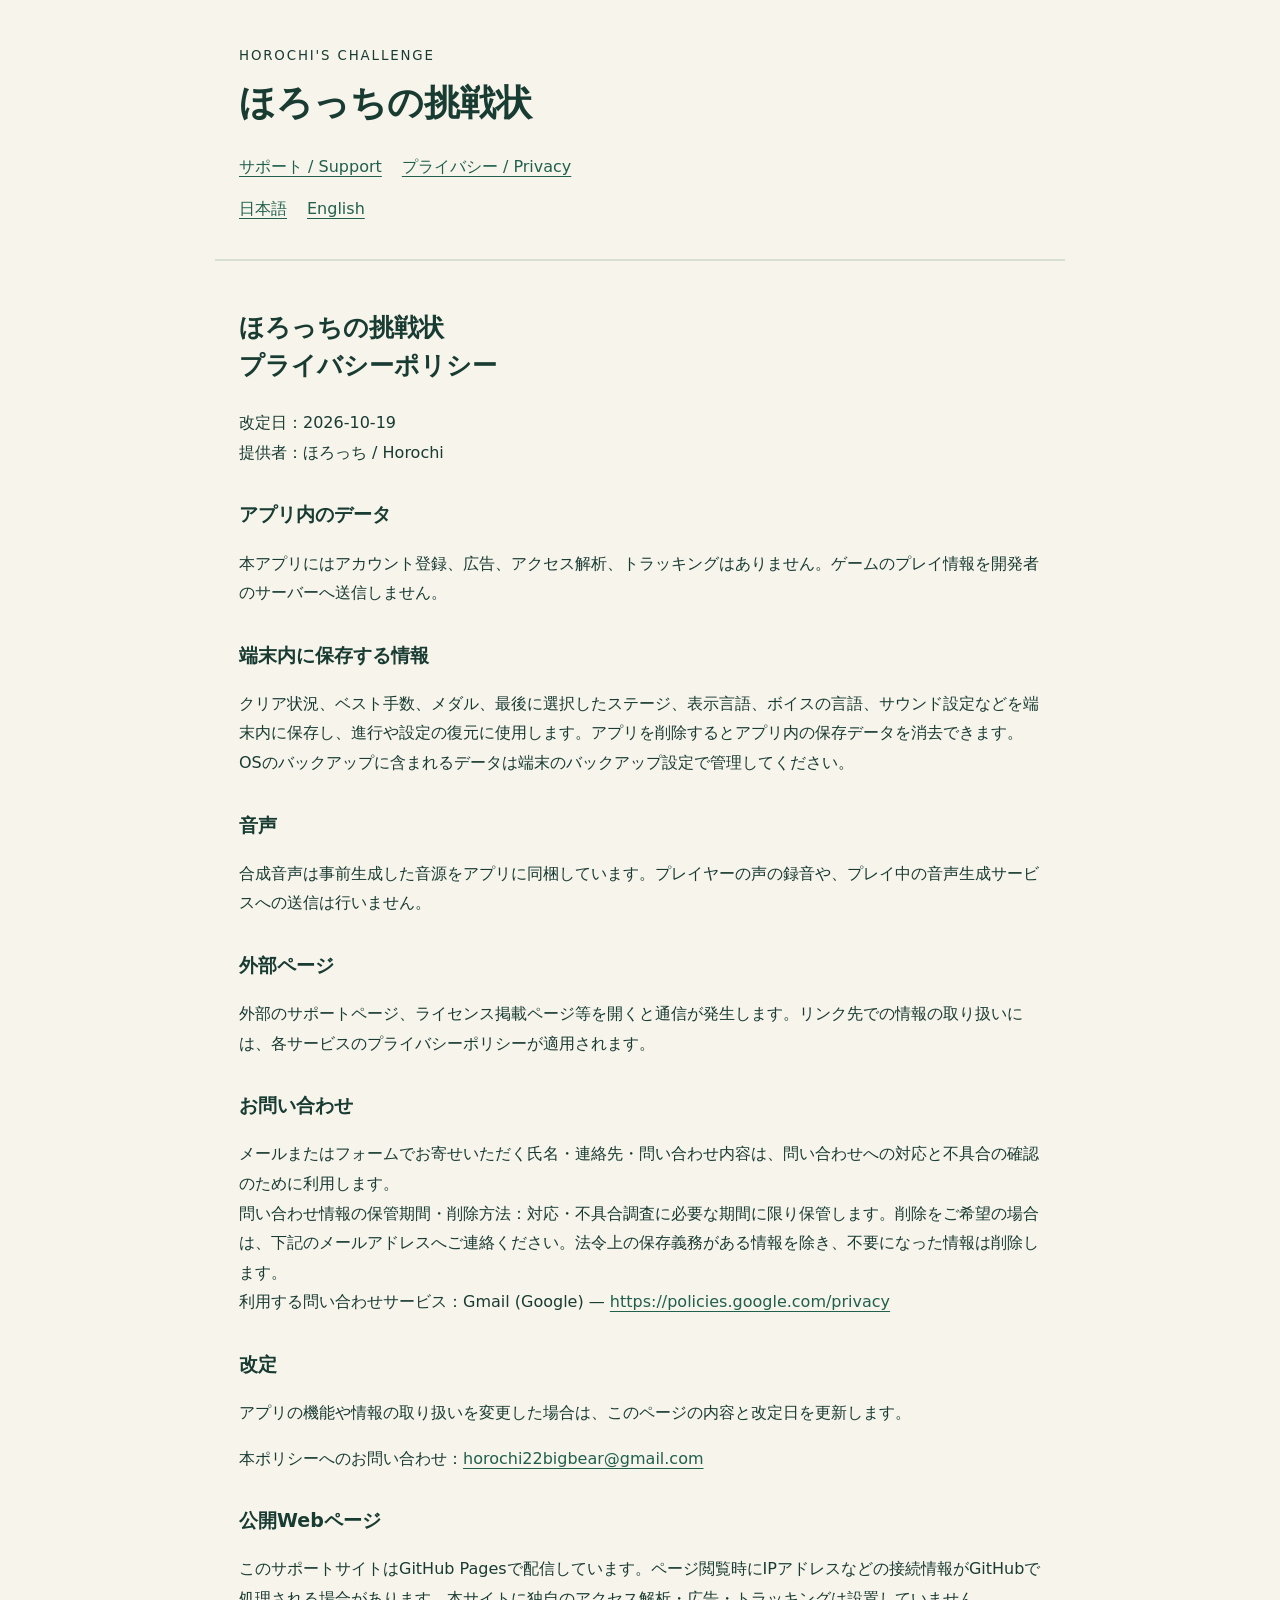
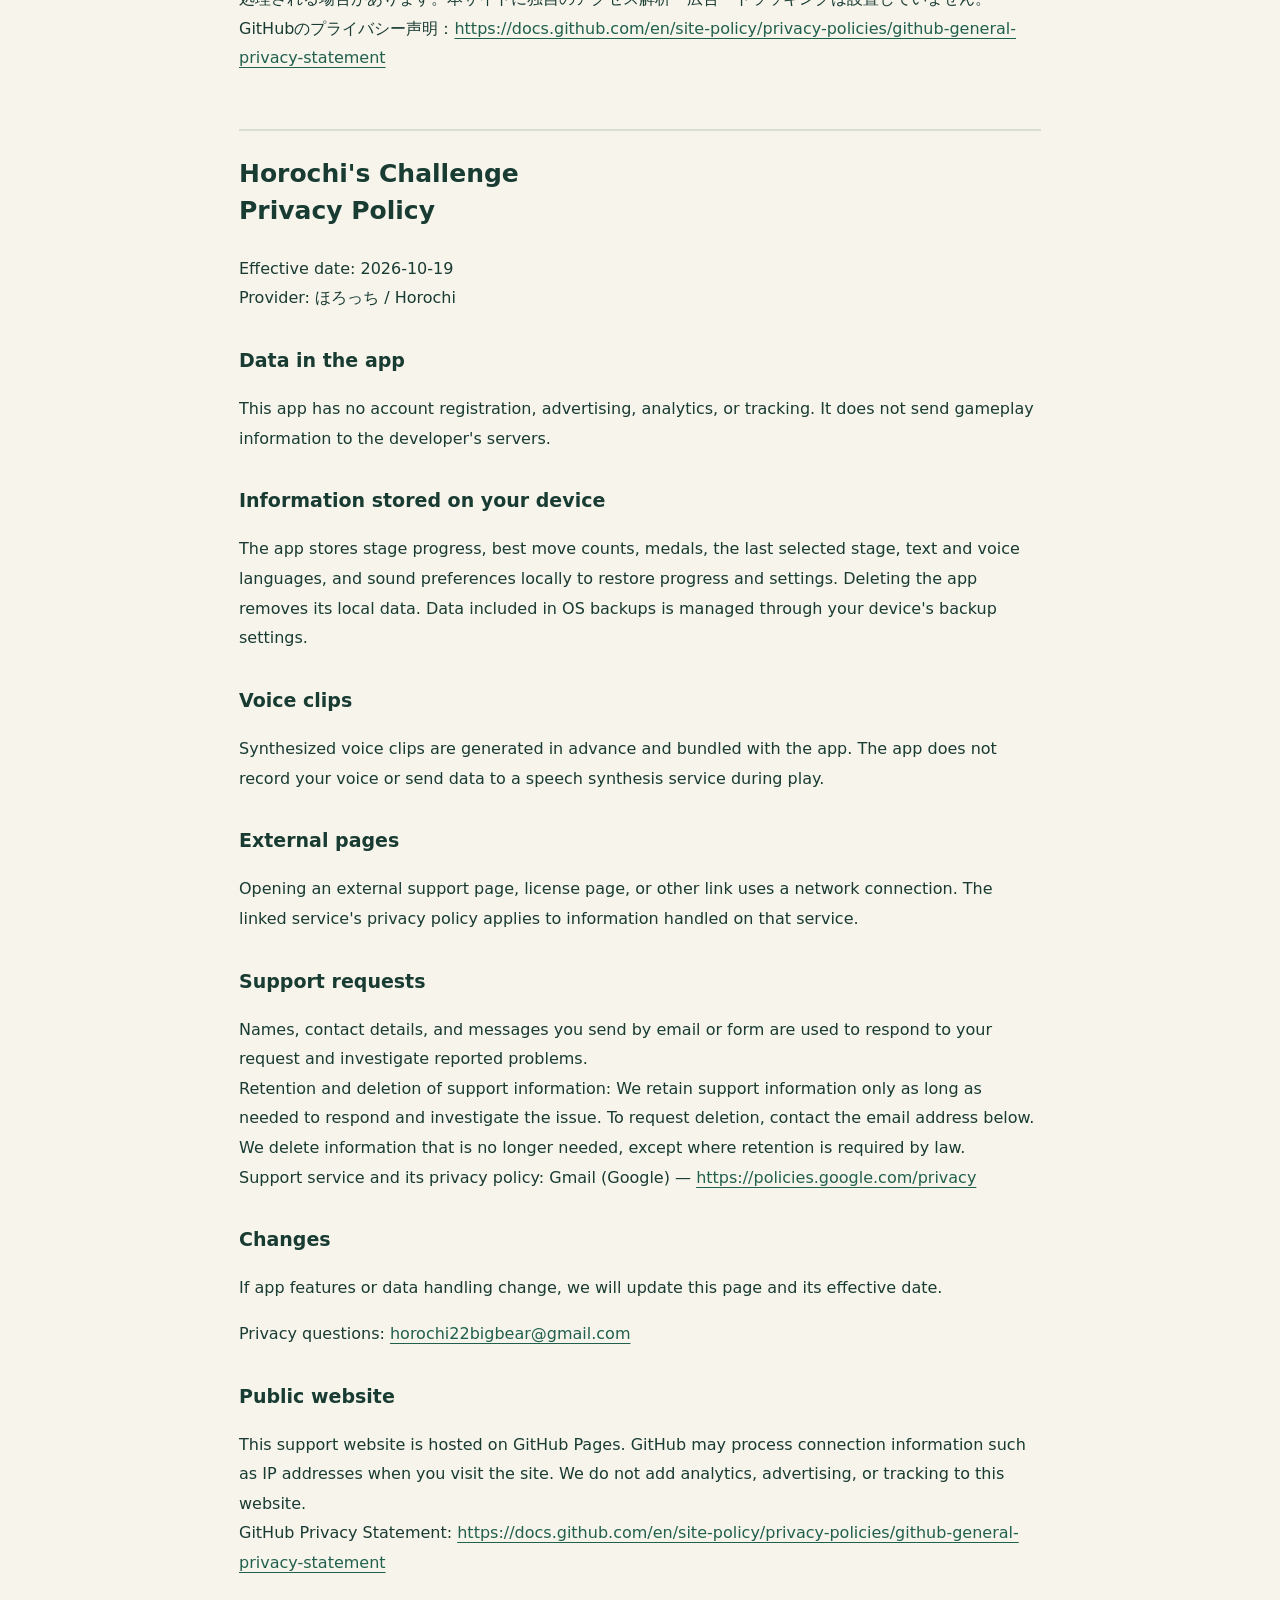
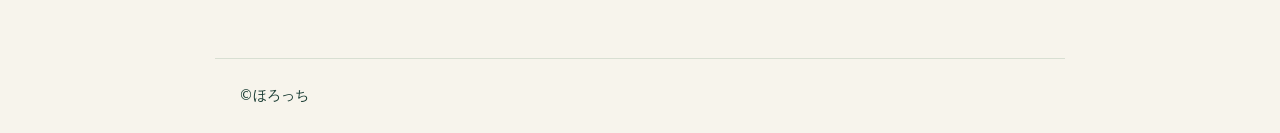
==== privacy.html @ 780563c5 "Publish Japanese and English support and privacy pages" ====
<!doctype html>
<html lang="ja"><head><meta charset="utf-8"><meta name="viewport" content="width=device-width,initial-scale=1">
<meta name="description" content="ほろっちの挑戦状 / Horochi's Challenge — Support and Privacy Policy">
<title>プライバシーポリシー / Privacy Policy — ほろっちの挑戦状</title><link rel="stylesheet" href="style.css"></head>
<body><header><small>HOROCHI'S CHALLENGE</small><h1>ほろっちの挑戦状</h1>
<nav aria-label="ページ / Pages"><a href="index.html">サポート / Support</a><a href="privacy.html">プライバシー / Privacy</a></nav>
<nav aria-label="言語 / Language"><a href="#ja" lang="ja">日本語</a><a href="#en" lang="en">English</a></nav></header>
<main><section id="ja" lang="ja"><h2>ほろっちの挑戦状<br>プライバシーポリシー</h2><p>改定日：2026-10-19<br>提供者：ほろっち / Horochi</p>
<h3>アプリ内のデータ</h3>
<p>本アプリにはアカウント登録、広告、アクセス解析、トラッキングはありません。ゲームのプレイ情報を開発者のサーバーへ送信しません。</p>
<h3>端末内に保存する情報</h3>
<p>クリア状況、ベスト手数、メダル、最後に選択したステージ、表示言語、ボイスの言語、サウンド設定などを端末内に保存し、進行や設定の復元に使用します。アプリを削除するとアプリ内の保存データを消去できます。OSのバックアップに含まれるデータは端末のバックアップ設定で管理してください。</p>
<h3>音声</h3>
<p>合成音声は事前生成した音源をアプリに同梱しています。プレイヤーの声の録音や、プレイ中の音声生成サービスへの送信は行いません。</p>
<h3>外部ページ</h3>
<p>外部のサポートページ、ライセンス掲載ページ等を開くと通信が発生します。リンク先での情報の取り扱いには、各サービスのプライバシーポリシーが適用されます。</p>
<h3>お問い合わせ</h3>
<p>メールまたはフォームでお寄せいただく氏名・連絡先・問い合わせ内容は、問い合わせへの対応と不具合の確認のために利用します。<br>問い合わせ情報の保管期間・削除方法：対応・不具合調査に必要な期間に限り保管します。削除をご希望の場合は、下記のメールアドレスへご連絡ください。法令上の保存義務がある情報を除き、不要になった情報は削除します。<br>利用する問い合わせサービス：Gmail (Google) — <a href="https://policies.google.com/privacy">https://policies.google.com/privacy</a></p>
<h3>改定</h3>
<p>アプリの機能や情報の取り扱いを変更した場合は、このページの内容と改定日を更新します。</p>
<p>本ポリシーへのお問い合わせ：<a href="mailto:horochi22bigbear@gmail.com">horochi22bigbear@gmail.com</a></p>
<h3>公開Webページ</h3>
<p>このサポートサイトはGitHub Pagesで配信しています。ページ閲覧時にIPアドレスなどの接続情報がGitHubで処理される場合があります。本サイトに独自のアクセス解析・広告・トラッキングは設置していません。<br>GitHubのプライバシー声明：<a href="https://docs.github.com/en/site-policy/privacy-policies/github-general-privacy-statement">https://docs.github.com/en/site-policy/privacy-policies/github-general-privacy-statement</a></p></section><section id="en" lang="en-US"><h2>Horochi&#x27;s Challenge<br>Privacy Policy</h2><p>Effective date: 2026-10-19<br>Provider: ほろっち / Horochi</p>
<h3>Data in the app</h3>
<p>This app has no account registration, advertising, analytics, or tracking. It does not send gameplay information to the developer&#x27;s servers.</p>
<h3>Information stored on your device</h3>
<p>The app stores stage progress, best move counts, medals, the last selected stage, text and voice languages, and sound preferences locally to restore progress and settings. Deleting the app removes its local data. Data included in OS backups is managed through your device&#x27;s backup settings.</p>
<h3>Voice clips</h3>
<p>Synthesized voice clips are generated in advance and bundled with the app. The app does not record your voice or send data to a speech synthesis service during play.</p>
<h3>External pages</h3>
<p>Opening an external support page, license page, or other link uses a network connection. The linked service&#x27;s privacy policy applies to information handled on that service.</p>
<h3>Support requests</h3>
<p>Names, contact details, and messages you send by email or form are used to respond to your request and investigate reported problems.<br>Retention and deletion of support information: We retain support information only as long as needed to respond and investigate the issue. To request deletion, contact the email address below. We delete information that is no longer needed, except where retention is required by law.<br>Support service and its privacy policy: Gmail (Google) — <a href="https://policies.google.com/privacy">https://policies.google.com/privacy</a></p>
<h3>Changes</h3>
<p>If app features or data handling change, we will update this page and its effective date.</p>
<p>Privacy questions: <a href="mailto:horochi22bigbear@gmail.com">horochi22bigbear@gmail.com</a></p>
<h3>Public website</h3>
<p>This support website is hosted on GitHub Pages. GitHub may process connection information such as IP addresses when you visit the site. We do not add analytics, advertising, or tracking to this website.<br>GitHub Privacy Statement: <a href="https://docs.github.com/en/site-policy/privacy-policies/github-general-privacy-statement">https://docs.github.com/en/site-policy/privacy-policies/github-general-privacy-statement</a></p></section></main><footer>©ほろっち</footer></body></html>
---- style.css ----
*{box-sizing:border-box}html{scroll-behavior:smooth}body{margin:0;background:#f7f4ec;color:#183b32;font:16px/1.85 system-ui,sans-serif}header,main,footer{max-width:850px;margin:auto;padding:24px}header{padding-top:40px;border-bottom:2px solid #d8dfd2}small{letter-spacing:.14em}h1{font-size:clamp(24px,5vw,36px);line-height:1.4;margin:8px 0 24px}h2{font-size:25px;line-height:1.5;margin:0 0 24px}h3{font-size:19px;margin:30px 0 8px}nav{display:flex;gap:20px;flex-wrap:wrap;margin:12px 0}a{color:#20604d;text-underline-offset:4px;overflow-wrap:anywhere}a:focus-visible{outline:3px solid #a97025;outline-offset:5px}section{scroll-margin-top:20px;padding:24px 0 40px}section+section{border-top:2px solid #d8dfd2}p{margin:16px 0}footer{border-top:1px solid #d8dfd2;font-size:14px}@media(prefers-reduced-motion:reduce){html{scroll-behavior:auto}}
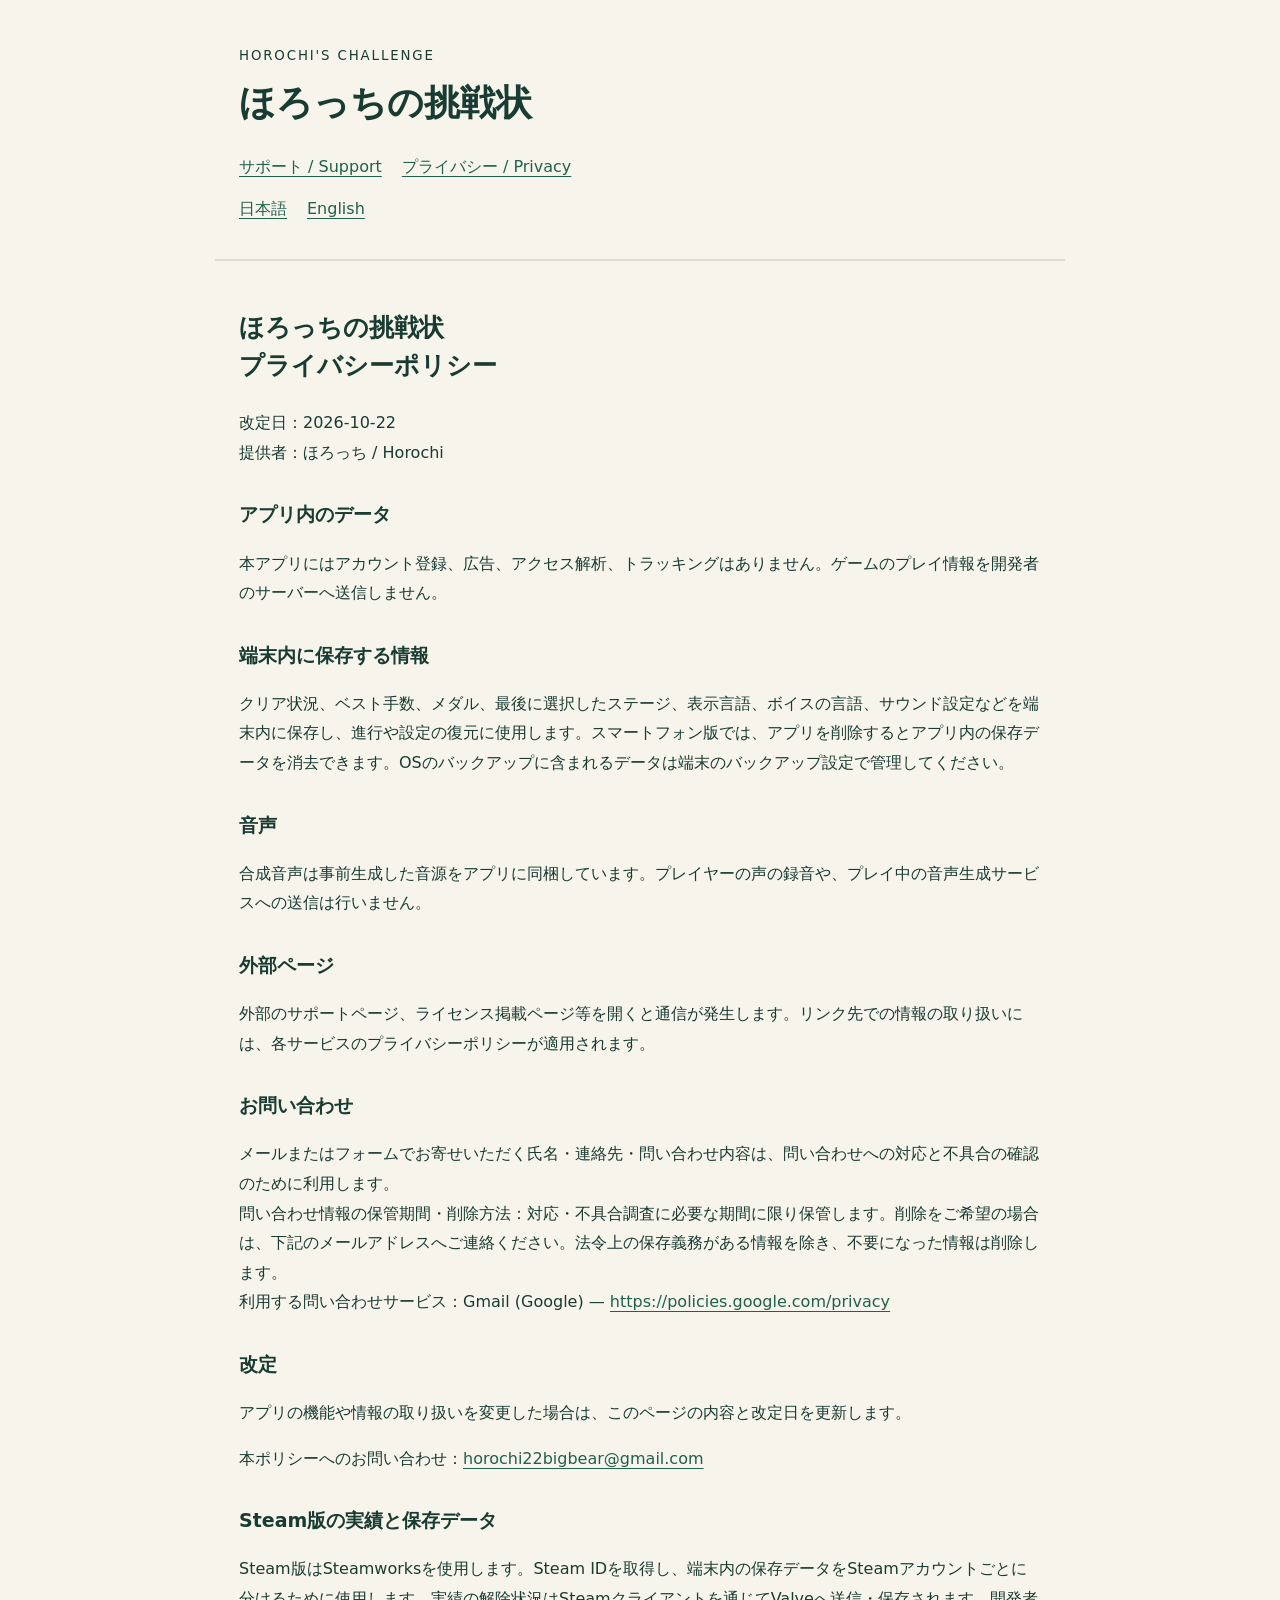
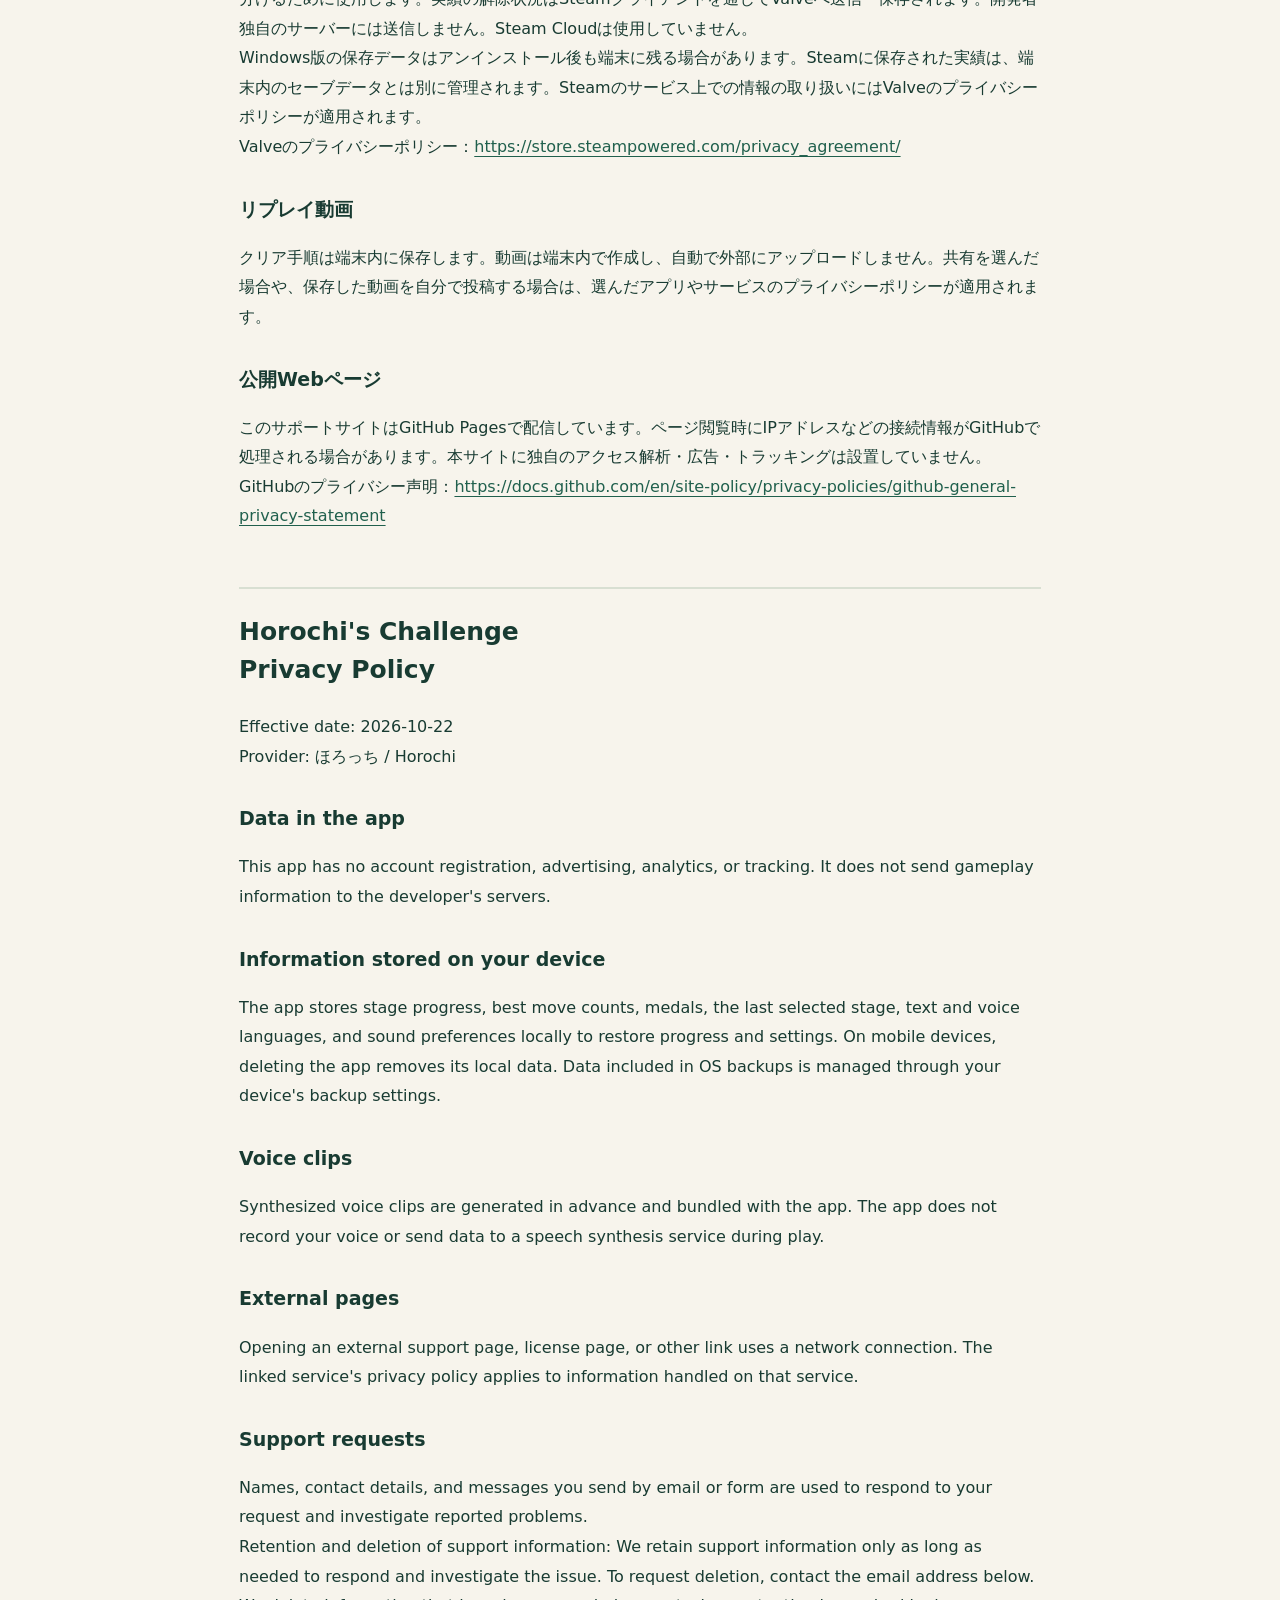
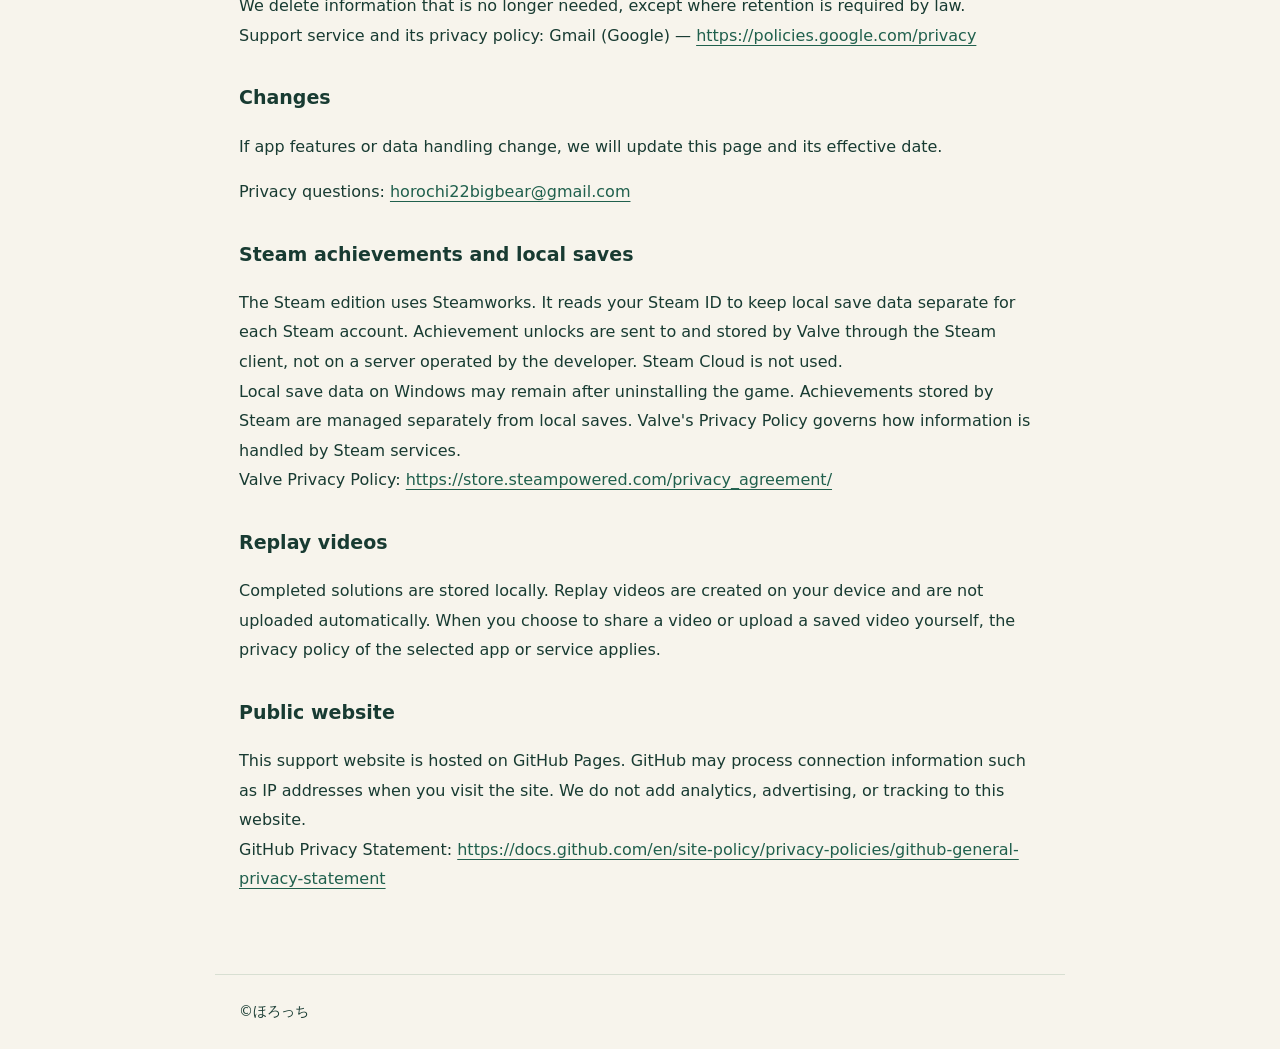
==== commit e598ea08: "Document Steam achievements and replay privacy" ====
--- a/privacy.html
+++ b/privacy.html
@@ -5,11 +5,11 @@
 <body><header><small>HOROCHI'S CHALLENGE</small><h1>ほろっちの挑戦状</h1>
 <nav aria-label="ページ / Pages"><a href="index.html">サポート / Support</a><a href="privacy.html">プライバシー / Privacy</a></nav>
 <nav aria-label="言語 / Language"><a href="#ja" lang="ja">日本語</a><a href="#en" lang="en">English</a></nav></header>
-<main><section id="ja" lang="ja"><h2>ほろっちの挑戦状<br>プライバシーポリシー</h2><p>改定日：2026-10-19<br>提供者：ほろっち / Horochi</p>
+<main><section id="ja" lang="ja"><h2>ほろっちの挑戦状<br>プライバシーポリシー</h2><p>改定日：2026-10-22<br>提供者：ほろっち / Horochi</p>
 <h3>アプリ内のデータ</h3>
 <p>本アプリにはアカウント登録、広告、アクセス解析、トラッキングはありません。ゲームのプレイ情報を開発者のサーバーへ送信しません。</p>
 <h3>端末内に保存する情報</h3>
-<p>クリア状況、ベスト手数、メダル、最後に選択したステージ、表示言語、ボイスの言語、サウンド設定などを端末内に保存し、進行や設定の復元に使用します。アプリを削除するとアプリ内の保存データを消去できます。OSのバックアップに含まれるデータは端末のバックアップ設定で管理してください。</p>
+<p>クリア状況、ベスト手数、メダル、最後に選択したステージ、表示言語、ボイスの言語、サウンド設定などを端末内に保存し、進行や設定の復元に使用します。スマートフォン版では、アプリを削除するとアプリ内の保存データを消去できます。OSのバックアップに含まれるデータは端末のバックアップ設定で管理してください。</p>
 <h3>音声</h3>
 <p>合成音声は事前生成した音源をアプリに同梱しています。プレイヤーの声の録音や、プレイ中の音声生成サービスへの送信は行いません。</p>
 <h3>外部ページ</h3>
@@ -19,12 +19,16 @@
 <h3>改定</h3>
 <p>アプリの機能や情報の取り扱いを変更した場合は、このページの内容と改定日を更新します。</p>
 <p>本ポリシーへのお問い合わせ：<a href="mailto:horochi22bigbear@gmail.com">horochi22bigbear@gmail.com</a></p>
+<h3>Steam版の実績と保存データ</h3>
+<p>Steam版はSteamworksを使用します。Steam IDを取得し、端末内の保存データをSteamアカウントごとに分けるために使用します。実績の解除状況はSteamクライアントを通じてValveへ送信・保存されます。開発者独自のサーバーには送信しません。Steam Cloudは使用していません。<br>Windows版の保存データはアンインストール後も端末に残る場合があります。Steamに保存された実績は、端末内のセーブデータとは別に管理されます。Steamのサービス上での情報の取り扱いにはValveのプライバシーポリシーが適用されます。<br>Valveのプライバシーポリシー：<a href="https://store.steampowered.com/privacy_agreement/">https://store.steampowered.com/privacy_agreement/</a></p>
+<h3>リプレイ動画</h3>
+<p>クリア手順は端末内に保存します。動画は端末内で作成し、自動で外部にアップロードしません。共有を選んだ場合や、保存した動画を自分で投稿する場合は、選んだアプリやサービスのプライバシーポリシーが適用されます。</p>
 <h3>公開Webページ</h3>
-<p>このサポートサイトはGitHub Pagesで配信しています。ページ閲覧時にIPアドレスなどの接続情報がGitHubで処理される場合があります。本サイトに独自のアクセス解析・広告・トラッキングは設置していません。<br>GitHubのプライバシー声明：<a href="https://docs.github.com/en/site-policy/privacy-policies/github-general-privacy-statement">https://docs.github.com/en/site-policy/privacy-policies/github-general-privacy-statement</a></p></section><section id="en" lang="en-US"><h2>Horochi&#x27;s Challenge<br>Privacy Policy</h2><p>Effective date: 2026-10-19<br>Provider: ほろっち / Horochi</p>
+<p>このサポートサイトはGitHub Pagesで配信しています。ページ閲覧時にIPアドレスなどの接続情報がGitHubで処理される場合があります。本サイトに独自のアクセス解析・広告・トラッキングは設置していません。<br>GitHubのプライバシー声明：<a href="https://docs.github.com/en/site-policy/privacy-policies/github-general-privacy-statement">https://docs.github.com/en/site-policy/privacy-policies/github-general-privacy-statement</a></p></section><section id="en" lang="en-US"><h2>Horochi&#x27;s Challenge<br>Privacy Policy</h2><p>Effective date: 2026-10-22<br>Provider: ほろっち / Horochi</p>
 <h3>Data in the app</h3>
 <p>This app has no account registration, advertising, analytics, or tracking. It does not send gameplay information to the developer&#x27;s servers.</p>
 <h3>Information stored on your device</h3>
-<p>The app stores stage progress, best move counts, medals, the last selected stage, text and voice languages, and sound preferences locally to restore progress and settings. Deleting the app removes its local data. Data included in OS backups is managed through your device&#x27;s backup settings.</p>
+<p>The app stores stage progress, best move counts, medals, the last selected stage, text and voice languages, and sound preferences locally to restore progress and settings. On mobile devices, deleting the app removes its local data. Data included in OS backups is managed through your device&#x27;s backup settings.</p>
 <h3>Voice clips</h3>
 <p>Synthesized voice clips are generated in advance and bundled with the app. The app does not record your voice or send data to a speech synthesis service during play.</p>
 <h3>External pages</h3>
@@ -34,5 +38,9 @@
 <h3>Changes</h3>
 <p>If app features or data handling change, we will update this page and its effective date.</p>
 <p>Privacy questions: <a href="mailto:horochi22bigbear@gmail.com">horochi22bigbear@gmail.com</a></p>
+<h3>Steam achievements and local saves</h3>
+<p>The Steam edition uses Steamworks. It reads your Steam ID to keep local save data separate for each Steam account. Achievement unlocks are sent to and stored by Valve through the Steam client, not on a server operated by the developer. Steam Cloud is not used.<br>Local save data on Windows may remain after uninstalling the game. Achievements stored by Steam are managed separately from local saves. Valve&#x27;s Privacy Policy governs how information is handled by Steam services.<br>Valve Privacy Policy: <a href="https://store.steampowered.com/privacy_agreement/">https://store.steampowered.com/privacy_agreement/</a></p>
+<h3>Replay videos</h3>
+<p>Completed solutions are stored locally. Replay videos are created on your device and are not uploaded automatically. When you choose to share a video or upload a saved video yourself, the privacy policy of the selected app or service applies.</p>
 <h3>Public website</h3>
-<p>This support website is hosted on GitHub Pages. GitHub may process connection information such as IP addresses when you visit the site. We do not add analytics, advertising, or tracking to this website.<br>GitHub Privacy Statement: <a href="https://docs.github.com/en/site-policy/privacy-policies/github-general-privacy-statement">https://docs.github.com/en/site-policy/privacy-policies/github-general-privacy-statement</a></p></section></main><footer>©ほろっち</footer></body></html>+<p>This support website is hosted on GitHub Pages. GitHub may process connection information such as IP addresses when you visit the site. We do not add analytics, advertising, or tracking to this website.<br>GitHub Privacy Statement: <a href="https://docs.github.com/en/site-policy/privacy-policies/github-general-privacy-statement">https://docs.github.com/en/site-policy/privacy-policies/github-general-privacy-statement</a></p></section></main><footer>©ほろっち</footer></body></html>
